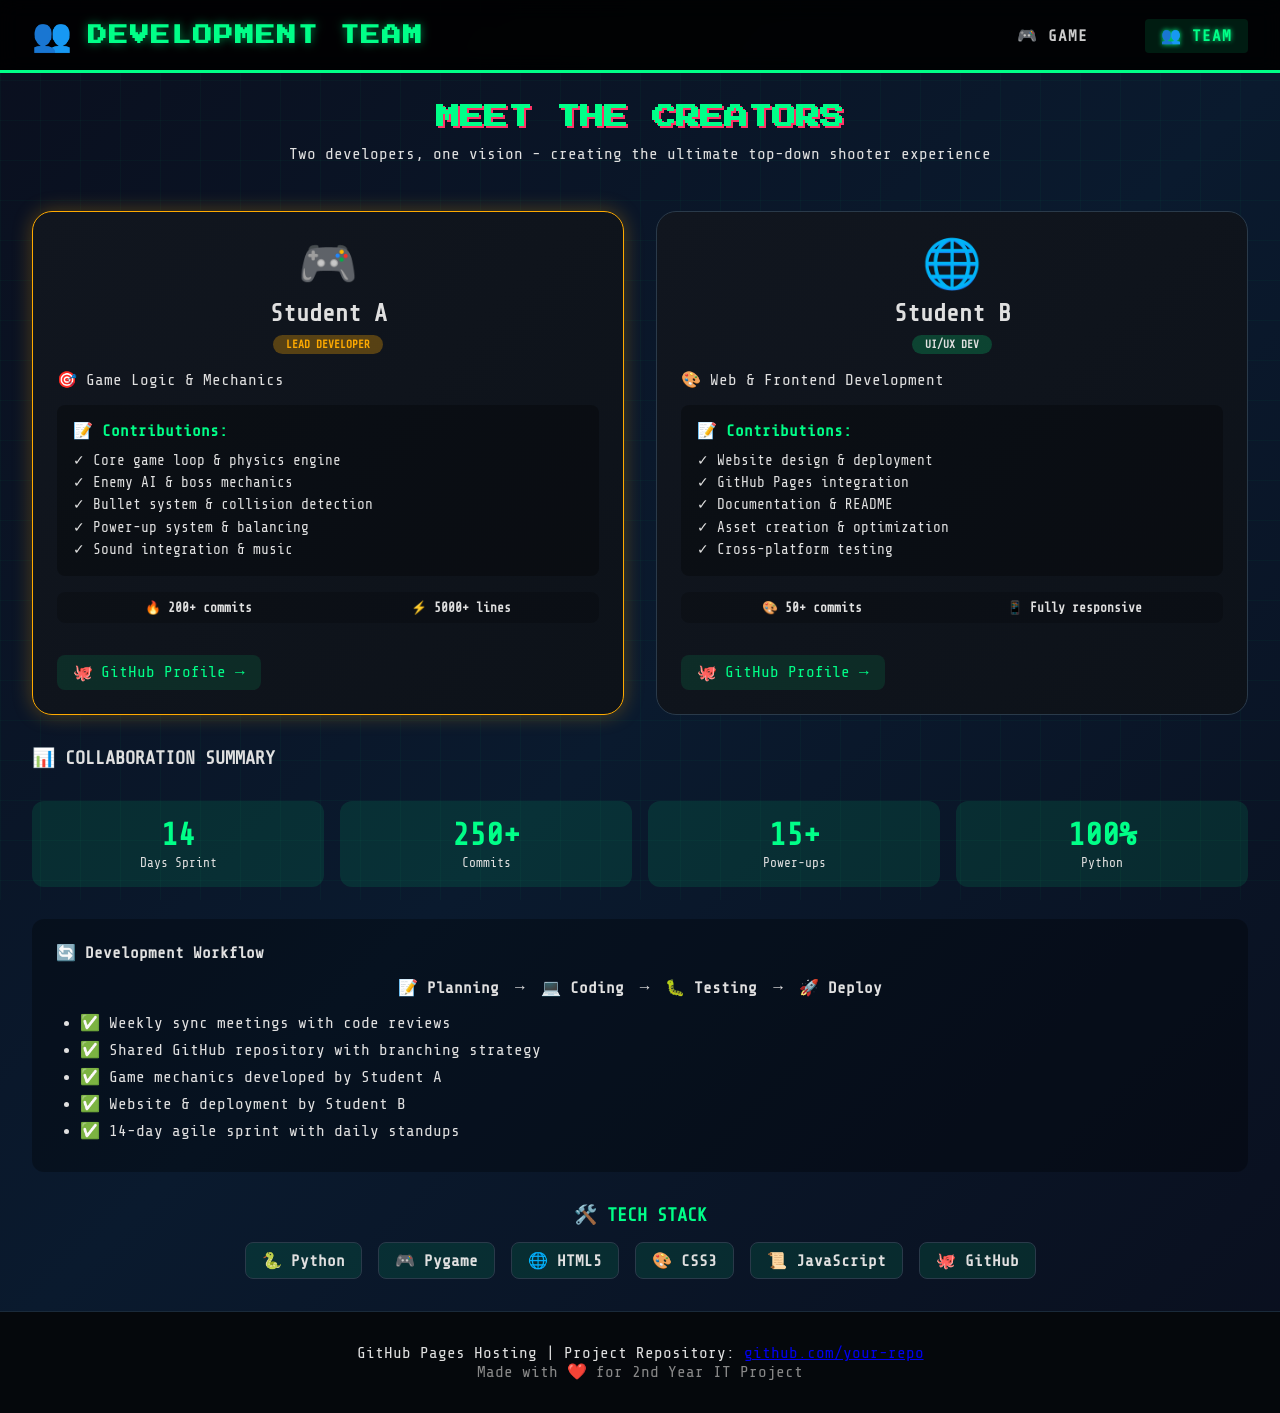
==== team.html @ 438e6f83 "Add files via upload" ====
<!DOCTYPE html>
<html lang="en">
<head>
    <meta charset="UTF-8">
    <meta name="viewport" content="width=device-width, initial-scale=1.0">
    <title>Team | Top-Down Shooter</title>
    <link rel="stylesheet" href="style.css">
    <link href="https://fonts.googleapis.com/css2?family=Press+Start+2P&family=Share+Tech+Mono&display=swap" rel="stylesheet">
</head>
<body>
    <header>
        <div class="logo">
            <span class="logo-icon">👥</span>
            <h1>DEVELOPMENT TEAM</h1>
        </div>
        <nav>
            <a href="index.html">🎮 GAME</a>
            <a href="team.html" class="active">👥 TEAM</a>
        </nav>
    </header>

    <main>
        <section class="team-hero">
            <h2 class="glitch-text">MEET THE CREATORS</h2>
            <p>Two developers, one vision - creating the ultimate top-down shooter experience</p>
        </section>

        <section class="team-container">
            <div class="team-card lead">
                <div class="card-header">
                    <div class="avatar">🎮</div>
                    <h2>Student A</h2>
                    <span class="role-badge lead">LEAD DEVELOPER</span>
                </div>
                <p class="role">🎯 Game Logic & Mechanics</p>
                <div class="contribution-list">
                    <h4>📝 Contributions:</h4>
                    <ul>
                        <li>✓ Core game loop & physics engine</li>
                        <li>✓ Enemy AI & boss mechanics</li>
                        <li>✓ Bullet system & collision detection</li>
                        <li>✓ Power-up system & balancing</li>
                        <li>✓ Sound integration & music</li>
                    </ul>
                </div>
                <div class="stats">
                    <span>🔥 200+ commits</span>
                    <span>⚡ 5000+ lines</span>
                </div>
                <a href="https://github.com/studentA" target="_blank" class="github-link">
                    <span>🐙</span> GitHub Profile →
                </a>
            </div>

            <div class="team-card">
                <div class="card-header">
                    <div class="avatar">🌐</div>
                    <h2>Student B</h2>
                    <span class="role-badge">UI/UX DEV</span>
                </div>
                <p class="role">🎨 Web & Frontend Development</p>
                <div class="contribution-list">
                    <h4>📝 Contributions:</h4>
                    <ul>
                        <li>✓ Website design & deployment</li>
                        <li>✓ GitHub Pages integration</li>
                        <li>✓ Documentation & README</li>
                        <li>✓ Asset creation & optimization</li>
                        <li>✓ Cross-platform testing</li>
                    </ul>
                </div>
                <div class="stats">
                    <span>🎨 50+ commits</span>
                    <span>📱 Fully responsive</span>
                </div>
                <a href="https://github.com/studentB" target="_blank" class="github-link">
                    <span>🐙</span> GitHub Profile →
                </a>
            </div>
        </section>

        <section class="contribution-log">
            <h3>📊 COLLABORATION SUMMARY</h3>
            <div class="stats-grid">
                <div class="stat-box">
                    <span class="stat-number">14</span>
                    <span class="stat-label">Days Sprint</span>
                </div>
                <div class="stat-box">
                    <span class="stat-number">250+</span>
                    <span class="stat-label">Commits</span>
                </div>
                <div class="stat-box">
                    <span class="stat-number">15+</span>
                    <span class="stat-label">Power-ups</span>
                </div>
                <div class="stat-box">
                    <span class="stat-number">100%</span>
                    <span class="stat-label">Python</span>
                </div>
            </div>
            
            <div class="workflow">
                <h4>🔄 Development Workflow</h4>
                <div class="workflow-steps">
                    <span>📝 Planning</span> → 
                    <span>💻 Coding</span> → 
                    <span>🐛 Testing</span> → 
                    <span>🚀 Deploy</span>
                </div>
                <ul>
                    <li>✅ Weekly sync meetings with code reviews</li>
                    <li>✅ Shared GitHub repository with branching strategy</li>
                    <li>✅ Game mechanics developed by Student A</li>
                    <li>✅ Website & deployment by Student B</li>
                    <li>✅ 14-day agile sprint with daily standups</li>
                </ul>
            </div>
        </section>
        
        <section class="tech-stack">
            <h3>🛠️ TECH STACK</h3>
            <div class="tech-icons">
                <span>🐍 Python</span>
                <span>🎮 Pygame</span>
                <span>🌐 HTML5</span>
                <span>🎨 CSS3</span>
                <span>📜 JavaScript</span>
                <span>🐙 GitHub</span>
            </div>
        </section>
    </main>

    <footer>
        <p>GitHub Pages Hosting | Project Repository: <a href="#">github.com/your-repo</a></p>
        <p class="footer-note">Made with ❤️ for 2nd Year IT Project</p>
    </footer>
</body>
</html>
---- style.css ----
* {
    margin: 0;
    padding: 0;
    box-sizing: border-box;
}

body {
    font-family: 'Share Tech Mono', 'Courier New', monospace;
    background: linear-gradient(135deg, #0a0f1e 0%, #0a1a2e 50%, #0a0f1e 100%);
    color: #e0e0e0;
    min-height: 100vh;
    position: relative;
}

body::before {
    content: '';
    position: fixed;
    top: 0;
    left: 0;
    width: 100%;
    height: 100%;
    background-image: 
        linear-gradient(rgba(0, 255, 136, 0.03) 1px, transparent 1px),
        linear-gradient(90deg, rgba(0, 255, 136, 0.03) 1px, transparent 1px);
    background-size: 40px 40px;
    pointer-events: none;
    z-index: 0;
}

header {
    background: rgba(0, 0, 0, 0.9);
    padding: 1rem 2rem;
    border-bottom: 3px solid #00ff88;
    display: flex;
    justify-content: space-between;
    align-items: center;
    flex-wrap: wrap;
    position: relative;
    z-index: 10;
    backdrop-filter: blur(10px);
}

.logo {
    display: flex;
    align-items: center;
    gap: 1rem;
}

.logo-icon {
    font-size: 2rem;
    animation: pulse 2s infinite;
}

@keyframes pulse {
    0%, 100% { transform: scale(1); }
    50% { transform: scale(1.1); text-shadow: 0 0 20px #00ff88; }
}

header h1 {
    font-family: 'Press Start 2P', monospace;
    font-size: 1.2rem;
    color: #00ff88;
    text-shadow: 0 0 10px rgba(0,255,136,0.5);
    letter-spacing: 2px;
}

nav a {
    color: #ccc;
    text-decoration: none;
    margin-left: 2rem;
    padding: 0.5rem 1rem;
    transition: 0.3s;
    font-weight: bold;
    letter-spacing: 1px;
}

nav a:hover, nav a.active {
    color: #00ff88;
    background: rgba(0, 255, 136, 0.1);
    border-radius: 4px;
    text-shadow: 0 0 5px #00ff88;
}

main {
    max-width: 1400px;
    margin: 2rem auto;
    padding: 0 2rem;
    position: relative;
    z-index: 1;
}

.hero {
    display: grid;
    grid-template-columns: 1fr 1fr;
    gap: 2rem;
}

.game-preview {
    background: linear-gradient(135deg, #11161f, #0d1219);
    border-radius: 20px;
    padding: 1.5rem;
    border: 1px solid #2a3a4a;
    box-shadow: 0 10px 30px rgba(0,0,0,0.5);
}

.game-screen {
    background: #000000;
    border-radius: 12px;
    overflow: hidden;
    position: relative;
    margin-bottom: 1.5rem;
    border: 2px solid #00ff88;
    box-shadow: 0 0 20px rgba(0,255,136,0.3);
}

.game-canvas {
    height: 300px;
    background: linear-gradient(135deg, #1a2a3a, #0a1a2a);
    position: relative;
    overflow: hidden;
}

.pixel-character {
    position: absolute;
    width: 40px;
    height: 40px;
    background: #00ff88;
    bottom: 50%;
    left: 50%;
    transform: translate(-50%, -50%);
    clip-path: polygon(20% 0%, 80% 0%, 100% 20%, 100% 80%, 80% 100%, 20% 100%, 0% 80%, 0% 20%);
    animation: moveCharacter 3s ease-in-out infinite;
    box-shadow: 0 0 20px #00ff88;
}

@keyframes moveCharacter {
    0%, 100% { transform: translate(-50%, -50%) rotate(0deg); }
    25% { transform: translate(-60%, -50%) rotate(-10deg); }
    75% { transform: translate(-40%, -50%) rotate(10deg); }
}

.pixel-enemy {
    position: absolute;
    width: 32px;
    height: 32px;
    background: #ff3366;
    top: 30%;
    right: 20%;
    clip-path: circle(50%);
    animation: moveEnemy 2s ease-in-out infinite;
    box-shadow: 0 0 15px #ff3366;
}

@keyframes moveEnemy {
    0%, 100% { transform: translateX(0); }
    50% { transform: translateX(-30px); }
}

.pixel-bullet {
    position: absolute;
    width: 8px;
    height: 8px;
    background: #ffff00;
    top: 45%;
    left: 55%;
    border-radius: 50%;
    animation: shootBullet 0.8s ease-in-out infinite;
    box-shadow: 0 0 10px #ffff00;
}

@keyframes shootBullet {
    0% { transform: translateX(0); opacity: 1; }
    100% { transform: translateX(50px); opacity: 0; }
}

.game-overlay {
    position: absolute;
    top: 10px;
    left: 10px;
    background: rgba(0,0,0,0.7);
    padding: 5px 10px;
    border-radius: 4px;
    border-left: 3px solid #00ff88;
}

.pixel-text {
    font-family: 'Press Start 2P', monospace;
    font-size: 0.7rem;
    color: #00ff88;
}

.download-card {
    background: linear-gradient(135deg, #0a1a2a, #050a10);
    border-radius: 16px;
    padding: 1.5rem;
    text-align: center;
    border: 1px solid #2a3a4a;
    transition: transform 0.3s;
}

.download-card:hover {
    transform: translateY(-5px);
    border-color: #00ff88;
}

.download-icon {
    font-size: 3rem;
    margin-bottom: 0.5rem;
}

.download-card h3 {
    color: #00ff88;
    margin-bottom: 0.5rem;
}

.btn {
    display: inline-block;
    background: linear-gradient(135deg, #00ff88, #00cc6a);
    color: #0a0f1e;
    padding: 14px 28px;
    text-decoration: none;
    border-radius: 8px;
    font-weight: bold;
    margin: 1rem 0;
    transition: 0.3s;
    font-family: 'Press Start 2P', monospace;
    font-size: 0.8rem;
    border: none;
    cursor: pointer;
    box-shadow: 0 4px 15px rgba(0,255,136,0.3);
}

.btn:hover {
    transform: scale(1.05);
    box-shadow: 0 6px 20px rgba(0,255,136,0.5);
}

.note {
    font-size: 0.7rem;
    color: #888;
}

.instructions {
    background: linear-gradient(135deg, #11161f, #0d1219);
    border-radius: 20px;
    padding: 1.5rem;
    border: 1px solid #2a3a4a;
}

.instruction-header {
    display: flex;
    align-items: center;
    gap: 0.5rem;
    margin-bottom: 1.5rem;
    border-bottom: 2px solid #00ff88;
    padding-bottom: 0.5rem;
}

.pixel-icon {
    font-size: 1.5rem;
}

.instructions h2, .instructions h3 {
    color: #00ff88;
    margin-bottom: 1rem;
}

.controls-grid {
    display: grid;
    grid-template-columns: 1fr 1fr;
    gap: 1rem;
    margin-bottom: 1.5rem;
}

.control-group {
    background: rgba(0,0,0,0.3);
    padding: 1rem;
    border-radius: 8px;
    text-align: center;
}

.keys kbd {
    background: #000;
    border: 1px solid #00ff88;
    padding: 0.3rem 0.6rem;
    border-radius: 4px;
    font-family: monospace;
    font-weight: bold;
    color: #00ff88;
    margin: 0 2px;
    display: inline-block;
}

.game-mechanics {
    margin: 1.5rem 0;
}

.mechanics-list {
    list-style: none;
    padding: 0;
}

.mechanics-list li {
    padding: 0.5rem 0;
    display: flex;
    align-items: center;
    gap: 0.5rem;
    border-bottom: 1px solid #2a3a4a;
}

.mech-icon {
    font-size: 1.2rem;
}

.feature-badges {
    display: flex;
    flex-wrap: wrap;
    gap: 0.5rem;
    margin-top: 1rem;
}

.badge {
    background: rgba(0, 255, 136, 0.1);
    border: 1px solid #00ff88;
    padding: 0.3rem 0.8rem;
    border-radius: 20px;
    font-size: 0.7rem;
    font-weight: bold;
}

.system-requirements {
    margin-top: 2rem;
    background: rgba(0,0,0,0.3);
    border-radius: 16px;
    padding: 1.5rem;
    text-align: center;
}

.system-requirements h3 {
    color: #00ff88;
    margin-bottom: 1rem;
}

.req-grid {
    display: flex;
    justify-content: center;
    gap: 2rem;
    flex-wrap: wrap;
}

.req-item {
    background: rgba(0,255,136,0.1);
    padding: 0.5rem 1rem;
    border-radius: 8px;
    font-weight: bold;
}

/* Team Page Styles */
.team-hero {
    text-align: center;
    margin-bottom: 3rem;
}

.glitch-text {
    font-family: 'Press Start 2P', monospace;
    font-size: 1.5rem;
    color: #00ff88;
    margin-bottom: 1rem;
    text-shadow: 2px 2px 0 #ff3366;
}

.team-container {
    display: grid;
    grid-template-columns: repeat(auto-fit, minmax(350px, 1fr));
    gap: 2rem;
    margin-bottom: 2rem;
}

.team-card {
    background: linear-gradient(135deg, #11161f, #0d1219);
    border-radius: 20px;
    padding: 1.5rem;
    border: 1px solid #2a3a4a;
    transition: all 0.3s;
}

.team-card:hover {
    transform: translateY(-10px);
    border-color: #00ff88;
    box-shadow: 0 10px 30px rgba(0,255,136,0.2);
}

.team-card.lead {
    border-color: #ffaa00;
    box-shadow: 0 0 20px rgba(255,170,0,0.3);
}

.card-header {
    text-align: center;
    margin-bottom: 1rem;
}

.avatar {
    font-size: 3rem;
    margin-bottom: 0.5rem;
}

.role-badge {
    display: inline-block;
    background: rgba(0,255,136,0.2);
    padding: 0.2rem 0.8rem;
    border-radius: 20px;
    font-size: 0.7rem;
    font-weight: bold;
    margin-top: 0.5rem;
}

.role-badge.lead {
    background: rgba(255,170,0,0.3);
    color: #ffaa00;
}

.contribution-list {
    margin: 1rem 0;
    padding: 1rem;
    background: rgba(0,0,0,0.3);
    border-radius: 8px;
}

.contribution-list h4 {
    color: #00ff88;
    margin-bottom: 0.5rem;
}

.contribution-list ul {
    list-style: none;
    padding-left: 0;
}

.contribution-list li {
    padding: 0.2rem 0;
    font-size: 0.9rem;
}

.stats {
    display: flex;
    justify-content: space-around;
    margin: 1rem 0;
    padding: 0.5rem;
    background: rgba(0,0,0,0.2);
    border-radius: 8px;
}

.stats span {
    font-size: 0.8rem;
    font-weight: bold;
}

.github-link {
    display: inline-flex;
    align-items: center;
    gap: 0.5rem;
    margin-top: 1rem;
    color: #00ff88;
    text-decoration: none;
    padding: 0.5rem 1rem;
    background: rgba(0,255,136,0.1);
    border-radius: 8px;
    transition: 0.3s;
}

.github-link:hover {
    background: rgba(0,255,136,0.2);
    transform: translateX(5px);
}

.stats-grid {
    display: grid;
    grid-template-columns: repeat(auto-fit, minmax(150px, 1fr));
    gap: 1rem;
    margin: 2rem 0;
}

.stat-box {
    text-align: center;
    background: rgba(0,255,136,0.1);
    padding: 1rem;
    border-radius: 12px;
}

.stat-number {
    display: block;
    font-size: 2rem;
    font-weight: bold;
    color: #00ff88;
}

.stat-label {
    font-size: 0.8rem;
}

.workflow {
    background: rgba(0,0,0,0.3);
    padding: 1.5rem;
    border-radius: 12px;
    margin-top: 1rem;
}

.workflow-steps {
    display: flex;
    justify-content: center;
    gap: 1rem;
    margin: 1rem 0;
    font-weight: bold;
}

.workflow ul {
    margin-top: 1rem;
    padding-left: 1.5rem;
}

.workflow li {
    margin: 0.5rem 0;
}

.tech-stack {
    margin-top: 2rem;
    text-align: center;
}

.tech-stack h3 {
    color: #00ff88;
    margin-bottom: 1rem;
}

.tech-icons {
    display: flex;
    flex-wrap: wrap;
    justify-content: center;
    gap: 1rem;
}

.tech-icons span {
    background: rgba(0,255,136,0.1);
    padding: 0.5rem 1rem;
    border-radius: 8px;
    font-weight: bold;
    border: 1px solid #2a3a4a;
}

footer {
    text-align: center;
    padding: 2rem;
    background: #05080c;
    margin-top: 2rem;
    border-top: 1px solid #1a2a3a;
    position: relative;
    z-index: 1;
}

.footer-links {
    margin-top: 0.5rem;
    font-size: 0.8rem;
}

.footer-links a, .footer-note {
    color: #888;
    text-decoration: none;
}

.footer-links a:hover {
    color: #00ff88;
}

@media (max-width: 768px) {
    .hero {
        grid-template-columns: 1fr;
    }
    header {
        flex-direction: column;
        gap: 1rem;
        text-align: center;
    }
    nav a {
        margin: 0 0.5rem;
    }
    .controls-grid {
        grid-template-columns: 1fr;
    }
    header h1 {
        font-size: 0.9rem;
    }
    .glitch-text {
        font-size: 1rem;
    }
}
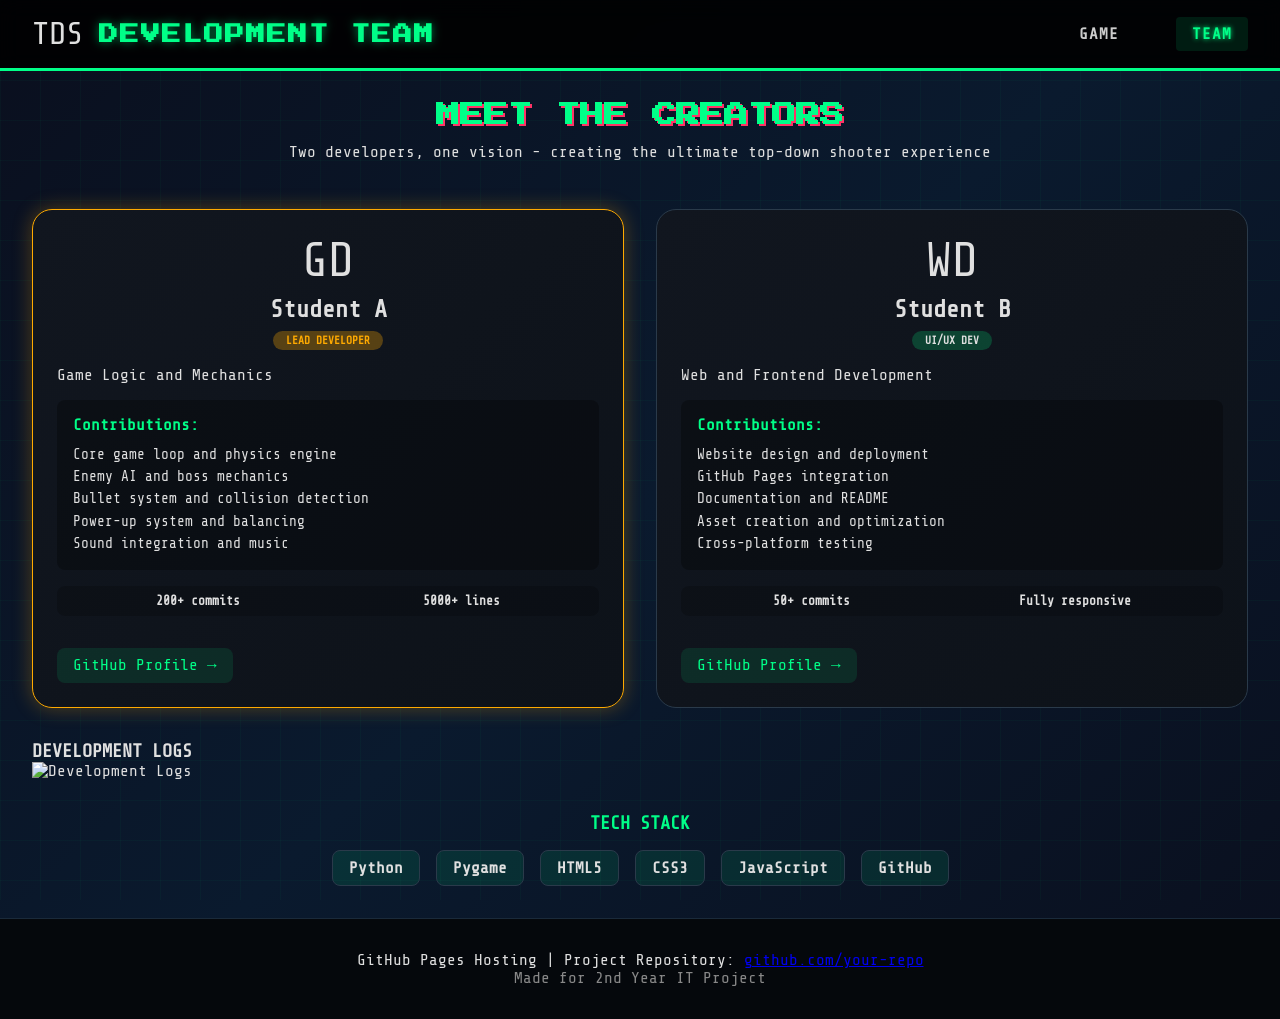
==== commit c2705ad9: "Update team.html" ====
--- a/team.html
+++ b/team.html
@@ -10,12 +10,12 @@
 <body>
     <header>
         <div class="logo">
-            <span class="logo-icon">👥</span>
+            <span class="logo-icon">TDS</span>
             <h1>DEVELOPMENT TEAM</h1>
         </div>
         <nav>
-            <a href="index.html">🎮 GAME</a>
-            <a href="team.html" class="active">👥 TEAM</a>
+            <a href="index.html">GAME</a>
+            <a href="team.html" class="active">TEAM</a>
         </nav>
     </header>
 
@@ -28,112 +28,80 @@
         <section class="team-container">
             <div class="team-card lead">
                 <div class="card-header">
-                    <div class="avatar">🎮</div>
+                    <div class="avatar">GD</div>
                     <h2>Student A</h2>
                     <span class="role-badge lead">LEAD DEVELOPER</span>
                 </div>
-                <p class="role">🎯 Game Logic & Mechanics</p>
+                <p class="role">Game Logic and Mechanics</p>
                 <div class="contribution-list">
-                    <h4>📝 Contributions:</h4>
+                    <h4>Contributions:</h4>
                     <ul>
-                        <li>✓ Core game loop & physics engine</li>
-                        <li>✓ Enemy AI & boss mechanics</li>
-                        <li>✓ Bullet system & collision detection</li>
-                        <li>✓ Power-up system & balancing</li>
-                        <li>✓ Sound integration & music</li>
+                        <li>Core game loop and physics engine</li>
+                        <li>Enemy AI and boss mechanics</li>
+                        <li>Bullet system and collision detection</li>
+                        <li>Power-up system and balancing</li>
+                        <li>Sound integration and music</li>
                     </ul>
                 </div>
                 <div class="stats">
-                    <span>🔥 200+ commits</span>
-                    <span>⚡ 5000+ lines</span>
+                    <span>200+ commits</span>
+                    <span>5000+ lines</span>
                 </div>
                 <a href="https://github.com/studentA" target="_blank" class="github-link">
-                    <span>🐙</span> GitHub Profile →
+                    GitHub Profile →
                 </a>
             </div>
 
             <div class="team-card">
                 <div class="card-header">
-                    <div class="avatar">🌐</div>
+                    <div class="avatar">WD</div>
                     <h2>Student B</h2>
                     <span class="role-badge">UI/UX DEV</span>
                 </div>
-                <p class="role">🎨 Web & Frontend Development</p>
+                <p class="role">Web and Frontend Development</p>
                 <div class="contribution-list">
-                    <h4>📝 Contributions:</h4>
+                    <h4>Contributions:</h4>
                     <ul>
-                        <li>✓ Website design & deployment</li>
-                        <li>✓ GitHub Pages integration</li>
-                        <li>✓ Documentation & README</li>
-                        <li>✓ Asset creation & optimization</li>
-                        <li>✓ Cross-platform testing</li>
+                        <li>Website design and deployment</li>
+                        <li>GitHub Pages integration</li>
+                        <li>Documentation and README</li>
+                        <li>Asset creation and optimization</li>
+                        <li>Cross-platform testing</li>
                     </ul>
                 </div>
                 <div class="stats">
-                    <span>🎨 50+ commits</span>
-                    <span>📱 Fully responsive</span>
+                    <span>50+ commits</span>
+                    <span>Fully responsive</span>
                 </div>
                 <a href="https://github.com/studentB" target="_blank" class="github-link">
-                    <span>🐙</span> GitHub Profile →
+                    GitHub Profile →
                 </a>
             </div>
         </section>
 
-        <section class="contribution-log">
-            <h3>📊 COLLABORATION SUMMARY</h3>
-            <div class="stats-grid">
-                <div class="stat-box">
-                    <span class="stat-number">14</span>
-                    <span class="stat-label">Days Sprint</span>
-                </div>
-                <div class="stat-box">
-                    <span class="stat-number">250+</span>
-                    <span class="stat-label">Commits</span>
-                </div>
-                <div class="stat-box">
-                    <span class="stat-number">15+</span>
-                    <span class="stat-label">Power-ups</span>
-                </div>
-                <div class="stat-box">
-                    <span class="stat-number">100%</span>
-                    <span class="stat-label">Python</span>
-                </div>
-            </div>
-            
-            <div class="workflow">
-                <h4>🔄 Development Workflow</h4>
-                <div class="workflow-steps">
-                    <span>📝 Planning</span> → 
-                    <span>💻 Coding</span> → 
-                    <span>🐛 Testing</span> → 
-                    <span>🚀 Deploy</span>
-                </div>
-                <ul>
-                    <li>✅ Weekly sync meetings with code reviews</li>
-                    <li>✅ Shared GitHub repository with branching strategy</li>
-                    <li>✅ Game mechanics developed by Student A</li>
-                    <li>✅ Website & deployment by Student B</li>
-                    <li>✅ 14-day agile sprint with daily standups</li>
-                </ul>
+        <section class="logs-section">
+            <h3>DEVELOPMENT LOGS</h3>
+            <div class="logs-image-container">
+                <img src="logs.png" alt="Development Logs" class="logs-image">
             </div>
         </section>
         
         <section class="tech-stack">
-            <h3>🛠️ TECH STACK</h3>
+            <h3>TECH STACK</h3>
             <div class="tech-icons">
-                <span>🐍 Python</span>
-                <span>🎮 Pygame</span>
-                <span>🌐 HTML5</span>
-                <span>🎨 CSS3</span>
-                <span>📜 JavaScript</span>
-                <span>🐙 GitHub</span>
+                <span>Python</span>
+                <span>Pygame</span>
+                <span>HTML5</span>
+                <span>CSS3</span>
+                <span>JavaScript</span>
+                <span>GitHub</span>
             </div>
         </section>
     </main>
 
     <footer>
         <p>GitHub Pages Hosting | Project Repository: <a href="#">github.com/your-repo</a></p>
-        <p class="footer-note">Made with ❤️ for 2nd Year IT Project</p>
+        <p class="footer-note">Made for 2nd Year IT Project</p>
     </footer>
 </body>
-</html>+</html>
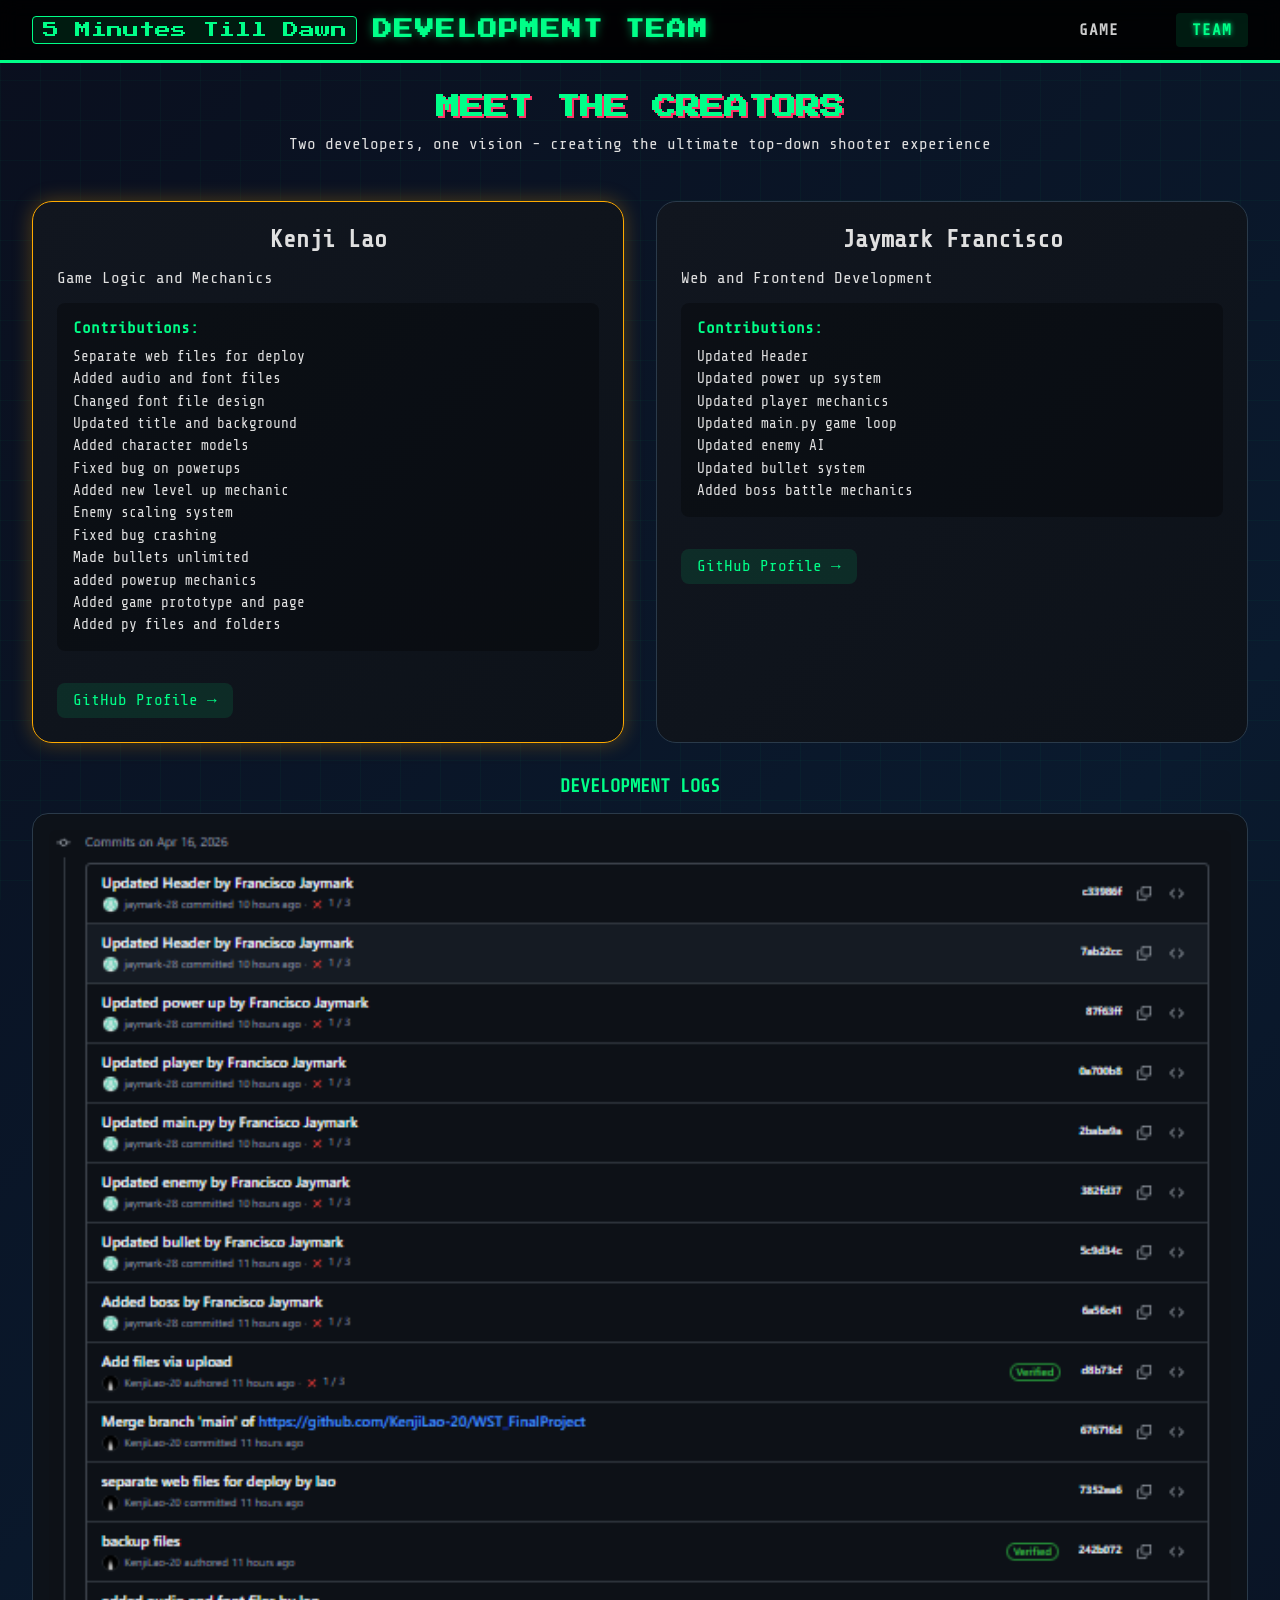
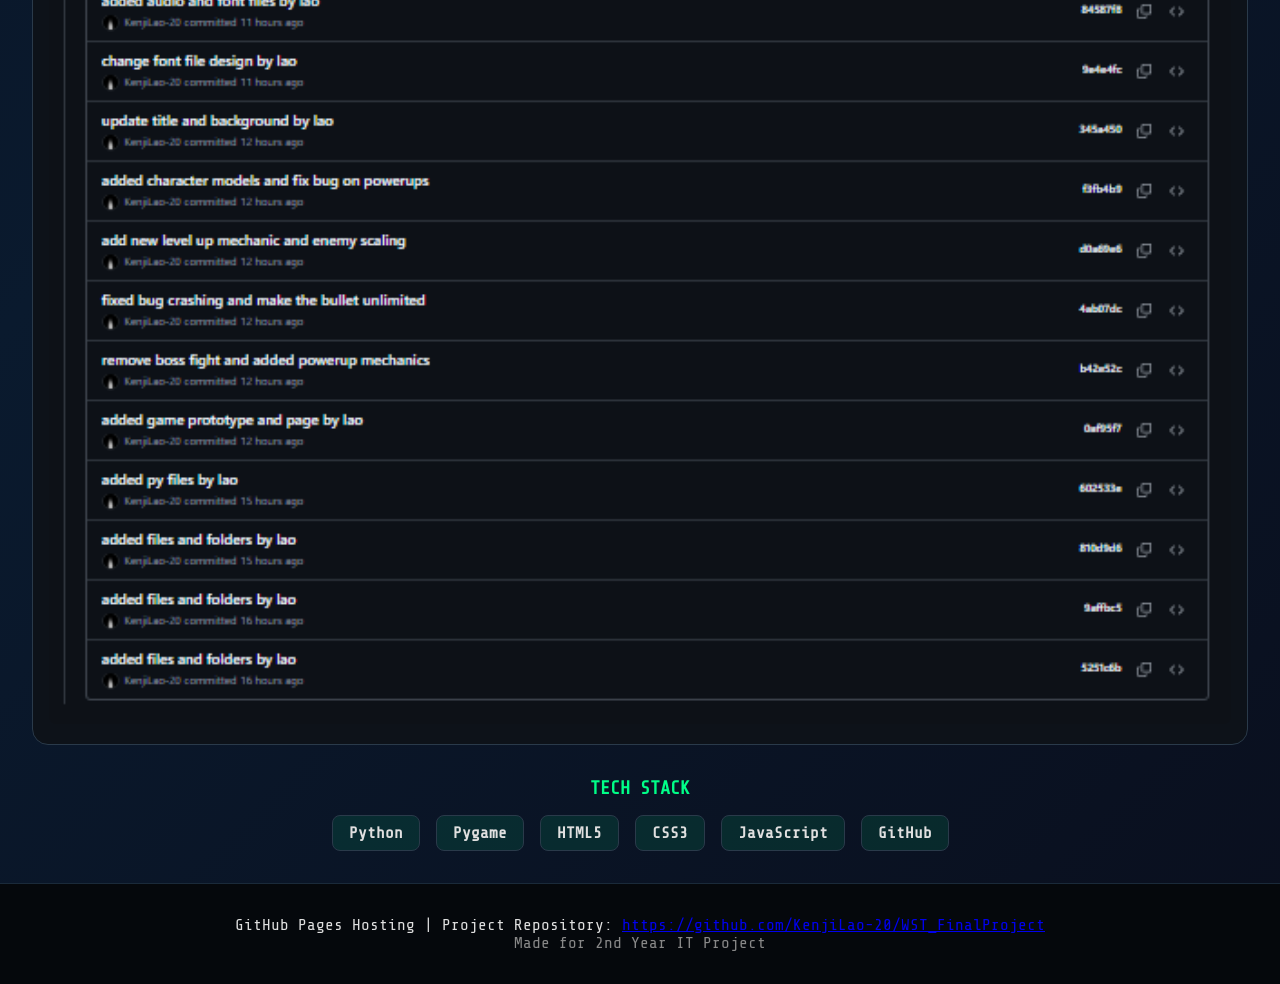
==== commit 0f03bf55: "Update team.html" ====
--- a/team.html
+++ b/team.html
@@ -10,7 +10,7 @@
 <body>
     <header>
         <div class="logo">
-            <span class="logo-icon">TDS</span>
+            <span class="logo-icon">5 Minutes Till Dawn</span>
             <h1>DEVELOPMENT TEAM</h1>
         </div>
         <nav>
@@ -28,52 +28,50 @@
         <section class="team-container">
             <div class="team-card lead">
                 <div class="card-header">
-                    <div class="avatar">GD</div>
-                    <h2>Student A</h2>
-                    <span class="role-badge lead">LEAD DEVELOPER</span>
+                    <h2>Kenji Lao</h2>
                 </div>
                 <p class="role">Game Logic and Mechanics</p>
                 <div class="contribution-list">
                     <h4>Contributions:</h4>
                     <ul>
-                        <li>Core game loop and physics engine</li>
-                        <li>Enemy AI and boss mechanics</li>
-                        <li>Bullet system and collision detection</li>
-                        <li>Power-up system and balancing</li>
-                        <li>Sound integration and music</li>
+                        <li>Separate web files for deploy</li>
+                        <li>Added audio and font files</li>
+                        <li>Changed font file design</li>
+                        <li>Updated title and background</li>
+                        <li>Added character models</li>
+                        <li>Fixed bug on powerups</li>
+                        <li>Added new level up mechanic</li>
+                        <li>Enemy scaling system</li>
+                        <li>Fixed bug crashing</li>
+                        <li>Made bullets unlimited</li>
+                        <li>added powerup mechanics</li>
+                        <li>Added game prototype and page</li>
+                        <li>Added py files and folders</li>
                     </ul>
                 </div>
-                <div class="stats">
-                    <span>200+ commits</span>
-                    <span>5000+ lines</span>
-                </div>
-                <a href="https://github.com/studentA" target="_blank" class="github-link">
+                <a href="https://github.com/KenjiLao-20" target="_blank" class="github-link">
                     GitHub Profile →
                 </a>
             </div>
 
             <div class="team-card">
                 <div class="card-header">
-                    <div class="avatar">WD</div>
-                    <h2>Student B</h2>
-                    <span class="role-badge">UI/UX DEV</span>
+                    <h2>Jaymark Francisco</h2>
                 </div>
                 <p class="role">Web and Frontend Development</p>
                 <div class="contribution-list">
                     <h4>Contributions:</h4>
                     <ul>
-                        <li>Website design and deployment</li>
-                        <li>GitHub Pages integration</li>
-                        <li>Documentation and README</li>
-                        <li>Asset creation and optimization</li>
-                        <li>Cross-platform testing</li>
+                        <li>Updated Header</li>
+                        <li>Updated power up system</li>
+                        <li>Updated player mechanics</li>
+                        <li>Updated main.py game loop</li>
+                        <li>Updated enemy AI</li>
+                        <li>Updated bullet system</li>
+                        <li>Added boss battle mechanics</li>
                     </ul>
                 </div>
-                <div class="stats">
-                    <span>50+ commits</span>
-                    <span>Fully responsive</span>
-                </div>
-                <a href="https://github.com/studentB" target="_blank" class="github-link">
+                <a href="https://github.com/jaymark-28" target="_blank" class="github-link">
                     GitHub Profile →
                 </a>
             </div>
@@ -100,7 +98,7 @@
     </main>
 
     <footer>
-        <p>GitHub Pages Hosting | Project Repository: <a href="#">github.com/your-repo</a></p>
+        <p>GitHub Pages Hosting | Project Repository: <a href="#">https://github.com/KenjiLao-20/WST_FinalProject</a></p>
         <p class="footer-note">Made for 2nd Year IT Project</p>
     </footer>
 </body>
--- a/style.css
+++ b/style.css
@@ -47,13 +47,13 @@
 }
 
 .logo-icon {
-    font-size: 2rem;
-    animation: pulse 2s infinite;
-}
-
-@keyframes pulse {
-    0%, 100% { transform: scale(1); }
-    50% { transform: scale(1.1); text-shadow: 0 0 20px #00ff88; }
+    font-family: 'Press Start 2P', monospace;
+    font-size: 1rem;
+    color: #00ff88;
+    background: rgba(0,255,136,0.1);
+    padding: 0.3rem 0.6rem;
+    border-radius: 4px;
+    border: 1px solid #00ff88;
 }
 
 header h1 {
@@ -107,86 +107,15 @@
     background: #000000;
     border-radius: 12px;
     overflow: hidden;
-    position: relative;
     margin-bottom: 1.5rem;
     border: 2px solid #00ff88;
     box-shadow: 0 0 20px rgba(0,255,136,0.3);
 }
 
-.game-canvas {
-    height: 300px;
-    background: linear-gradient(135deg, #1a2a3a, #0a1a2a);
-    position: relative;
-    overflow: hidden;
-}
-
-.pixel-character {
-    position: absolute;
-    width: 40px;
-    height: 40px;
-    background: #00ff88;
-    bottom: 50%;
-    left: 50%;
-    transform: translate(-50%, -50%);
-    clip-path: polygon(20% 0%, 80% 0%, 100% 20%, 100% 80%, 80% 100%, 20% 100%, 0% 80%, 0% 20%);
-    animation: moveCharacter 3s ease-in-out infinite;
-    box-shadow: 0 0 20px #00ff88;
-}
-
-@keyframes moveCharacter {
-    0%, 100% { transform: translate(-50%, -50%) rotate(0deg); }
-    25% { transform: translate(-60%, -50%) rotate(-10deg); }
-    75% { transform: translate(-40%, -50%) rotate(10deg); }
-}
-
-.pixel-enemy {
-    position: absolute;
-    width: 32px;
-    height: 32px;
-    background: #ff3366;
-    top: 30%;
-    right: 20%;
-    clip-path: circle(50%);
-    animation: moveEnemy 2s ease-in-out infinite;
-    box-shadow: 0 0 15px #ff3366;
-}
-
-@keyframes moveEnemy {
-    0%, 100% { transform: translateX(0); }
-    50% { transform: translateX(-30px); }
-}
-
-.pixel-bullet {
-    position: absolute;
-    width: 8px;
-    height: 8px;
-    background: #ffff00;
-    top: 45%;
-    left: 55%;
-    border-radius: 50%;
-    animation: shootBullet 0.8s ease-in-out infinite;
-    box-shadow: 0 0 10px #ffff00;
-}
-
-@keyframes shootBullet {
-    0% { transform: translateX(0); opacity: 1; }
-    100% { transform: translateX(50px); opacity: 0; }
-}
-
-.game-overlay {
-    position: absolute;
-    top: 10px;
-    left: 10px;
-    background: rgba(0,0,0,0.7);
-    padding: 5px 10px;
-    border-radius: 4px;
-    border-left: 3px solid #00ff88;
-}
-
-.pixel-text {
-    font-family: 'Press Start 2P', monospace;
-    font-size: 0.7rem;
-    color: #00ff88;
+.preview-image {
+    width: 100%;
+    height: auto;
+    display: block;
 }
 
 .download-card {
@@ -204,8 +133,10 @@
 }
 
 .download-icon {
-    font-size: 3rem;
+    font-family: 'Press Start 2P', monospace;
+    font-size: 2rem;
     margin-bottom: 0.5rem;
+    color: #00ff88;
 }
 
 .download-card h3 {
@@ -248,16 +179,9 @@
 }
 
 .instruction-header {
-    display: flex;
-    align-items: center;
-    gap: 0.5rem;
     margin-bottom: 1.5rem;
     border-bottom: 2px solid #00ff88;
     padding-bottom: 0.5rem;
-}
-
-.pixel-icon {
-    font-size: 1.5rem;
 }
 
 .instructions h2, .instructions h3 {
@@ -308,8 +232,48 @@
     border-bottom: 1px solid #2a3a4a;
 }
 
-.mech-icon {
-    font-size: 1.2rem;
+.setup-instructions {
+    margin: 1.5rem 0;
+    background: rgba(0,0,0,0.3);
+    border-radius: 12px;
+    padding: 1rem;
+}
+
+.setup-steps {
+    display: flex;
+    flex-direction: column;
+    gap: 0.8rem;
+}
+
+.step {
+    display: flex;
+    align-items: center;
+    gap: 1rem;
+}
+
+.step-number {
+    background: #00ff88;
+    color: #0a0f1e;
+    width: 28px;
+    height: 28px;
+    display: flex;
+    align-items: center;
+    justify-content: center;
+    border-radius: 50%;
+    font-weight: bold;
+    font-size: 0.9rem;
+}
+
+.step p {
+    margin: 0;
+}
+
+.step code {
+    background: #000;
+    padding: 0.2rem 0.4rem;
+    border-radius: 4px;
+    font-family: monospace;
+    color: #00ff88;
 }
 
 .feature-badges {
@@ -355,7 +319,6 @@
     font-weight: bold;
 }
 
-/* Team Page Styles */
 .team-hero {
     text-align: center;
     margin-bottom: 3rem;
@@ -401,8 +364,10 @@
 }
 
 .avatar {
-    font-size: 3rem;
+    font-family: 'Press Start 2P', monospace;
+    font-size: 2rem;
     margin-bottom: 0.5rem;
+    color: #00ff88;
 }
 
 .role-badge {
@@ -474,53 +439,27 @@
     transform: translateX(5px);
 }
 
-.stats-grid {
-    display: grid;
-    grid-template-columns: repeat(auto-fit, minmax(150px, 1fr));
-    gap: 1rem;
+.logs-section {
     margin: 2rem 0;
-}
-
-.stat-box {
-    text-align: center;
-    background: rgba(0,255,136,0.1);
+    text-align: center;
+}
+
+.logs-section h3 {
+    color: #00ff88;
+    margin-bottom: 1rem;
+}
+
+.logs-image-container {
+    background: #0d1219;
+    border-radius: 16px;
     padding: 1rem;
-    border-radius: 12px;
-}
-
-.stat-number {
-    display: block;
-    font-size: 2rem;
-    font-weight: bold;
-    color: #00ff88;
-}
-
-.stat-label {
-    font-size: 0.8rem;
-}
-
-.workflow {
-    background: rgba(0,0,0,0.3);
-    padding: 1.5rem;
-    border-radius: 12px;
-    margin-top: 1rem;
-}
-
-.workflow-steps {
-    display: flex;
-    justify-content: center;
-    gap: 1rem;
-    margin: 1rem 0;
-    font-weight: bold;
-}
-
-.workflow ul {
-    margin-top: 1rem;
-    padding-left: 1.5rem;
-}
-
-.workflow li {
-    margin: 0.5rem 0;
+    border: 1px solid #2a3a4a;
+}
+
+.logs-image {
+    width: 100%;
+    height: auto;
+    border-radius: 8px;
 }
 
 .tech-stack {
@@ -593,4 +532,4 @@
     .glitch-text {
         font-size: 1rem;
     }
-}+}
